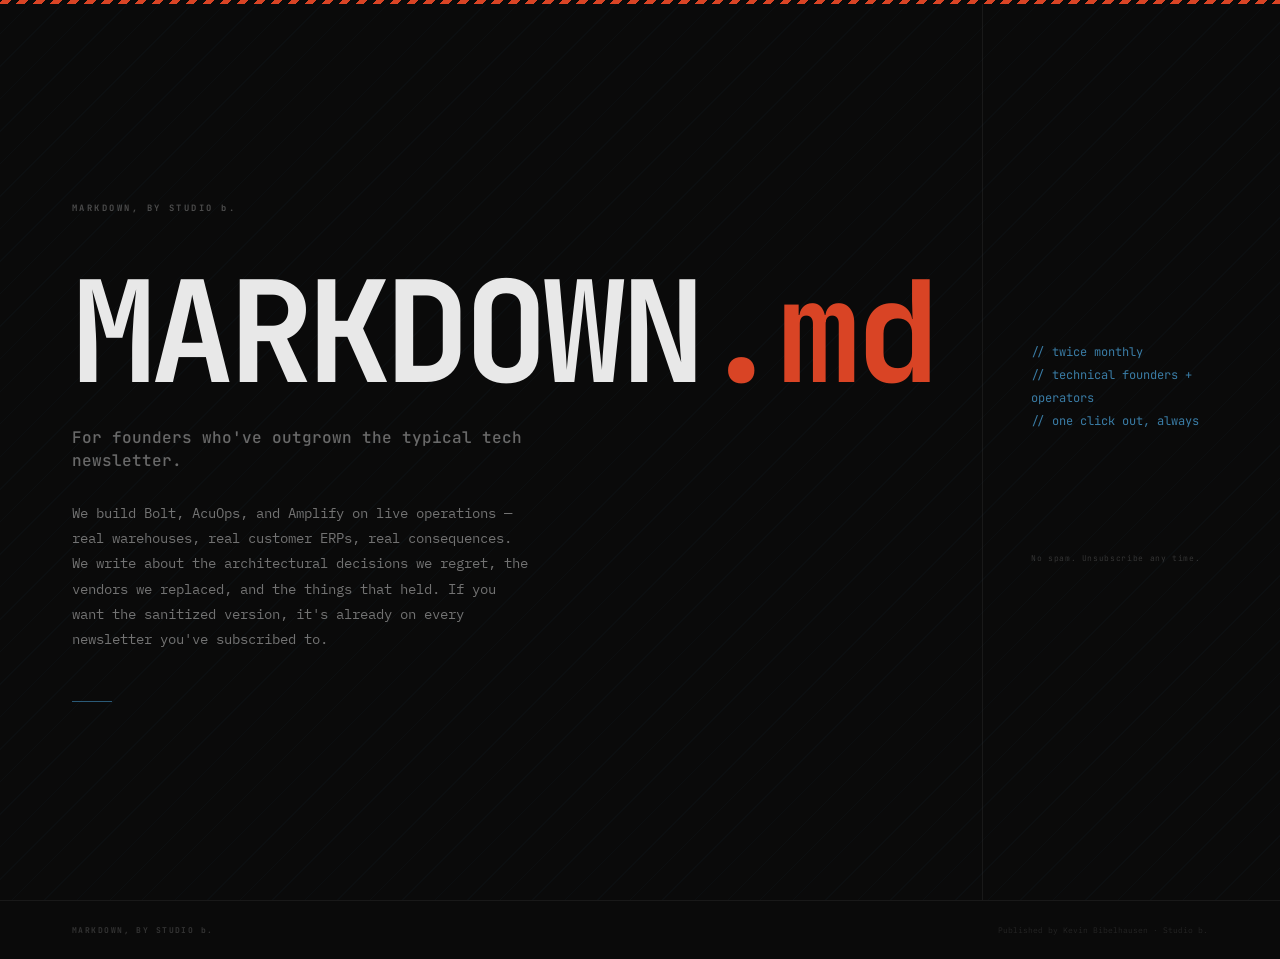
==== subscribe/index.html @ 0148174f "feat: launch Markdown subscribe page Custom GitHub Pages landing page for markdown.b.studio/subscrib" ====
<!DOCTYPE html>
<html lang="en">
<head>
  <meta charset="UTF-8" />
  <meta name="viewport" content="width=device-width, initial-scale=1.0" />
  <title>Markdown, by Studio b. — Subscribe</title>
  <meta name="description" content="For founders who've outgrown the typical tech newsletter. War stories from running Bolt, AcuOps, and Amplify on real operations.">
  <meta property="og:type" content="website">
  <meta property="og:site_name" content="Markdown, by Studio b.">
  <meta property="og:title" content="For founders who've outgrown the typical tech newsletter.">
  <meta property="og:description" content="We build Bolt, AcuOps, and Amplify on live operations — real warehouses, real customer ERPs, real consequences. We write about the architectural decisions we regret, the vendors we replaced, and the things that held.">
  <meta property="og:url" content="https://markdown.b.studio/subscribe">
  <meta name="twitter:card" content="summary_large_image">
  <link rel="preconnect" href="https://fonts.googleapis.com" />
  <link rel="preconnect" href="https://fonts.gstatic.com" crossorigin />
  <link href="https://fonts.googleapis.com/css2?family=JetBrains+Mono:wght@400;500;700&family=IBM+Plex+Mono:wght@400;500&display=swap" rel="stylesheet" />
  <style>
    *, *::before, *::after { box-sizing: border-box; margin: 0; padding: 0; }

    :root {
      --bg: #0A0A0A;
      --display: #E8E8E8;
      --body-text: #C8C8C8;
      --dim: rgba(200, 200, 200, 0.35);
      --very-dim: rgba(200, 200, 200, 0.08);
      --vermillion: #D94425;
      --process-blue: #3A7CA5;
      --process-blue-dim: rgba(58, 124, 165, 0.45);
    }

    html { height: 100%; }

    body {
      background: var(--bg);
      color: var(--body-text);
      font-family: 'IBM Plex Mono', monospace;
      min-height: 100vh;
      position: relative;
      overflow-x: hidden;
    }

    body::before {
      content: '';
      position: fixed;
      inset: 0;
      background-image: repeating-linear-gradient(
        -45deg,
        transparent 0,
        transparent 22px,
        rgba(58, 124, 165, 0.045) 22px,
        rgba(58, 124, 165, 0.045) 23px
      );
      animation: texture-drift 160s linear infinite;
      pointer-events: none;
      z-index: 0;
    }

    @keyframes texture-drift {
      from { background-position: 0 0; }
      to { background-position: 300px 300px; }
    }

    .stripe {
      height: 4px;
      background: repeating-linear-gradient(
        -45deg,
        var(--vermillion) 0,
        var(--vermillion) 6px,
        var(--bg) 6px,
        var(--bg) 12px
      );
      position: relative;
      z-index: 1;
    }

    .page {
      position: relative;
      z-index: 1;
      display: grid;
      grid-template-columns: 65fr 35fr;
      min-height: calc(100vh - 4px);
    }

    .left {
      padding: 5rem 3rem 5rem 4.5rem;
      border-right: 1px solid var(--very-dim);
      display: flex;
      flex-direction: column;
      justify-content: center;
    }

    .right {
      padding: 5rem 4.5rem 5rem 3rem;
      display: flex;
      flex-direction: column;
      justify-content: center;
    }

    .kicker {
      font-family: 'JetBrains Mono', monospace;
      font-size: 0.55rem;
      font-weight: 700;
      letter-spacing: 0.28em;
      text-transform: uppercase;
      color: var(--dim);
      margin-bottom: 3.5rem;
    }

    .headline-block {
      margin-bottom: 2rem;
      line-height: 0.88;
    }

    .hero-word {
      font-family: 'JetBrains Mono', monospace;
      font-weight: 700;
      font-size: clamp(5rem, 11vw, 9.5rem);
      letter-spacing: -0.04em;
      color: var(--display);
    }

    .hero-ext {
      color: var(--vermillion);
    }

    .hero-sub {
      font-family: 'JetBrains Mono', monospace;
      font-weight: 500;
      font-size: clamp(0.82rem, 1.3vw, 1rem);
      line-height: 1.45;
      color: rgba(200, 200, 200, 0.5);
      margin-bottom: 1.75rem;
      max-width: 480px;
    }

    .hero-body {
      font-family: 'IBM Plex Mono', monospace;
      font-size: 0.88rem;
      line-height: 1.8;
      color: rgba(200, 200, 200, 0.55);
      max-width: 460px;
    }

    .rule {
      width: 2.5rem;
      height: 1px;
      background: var(--process-blue);
      margin-top: 3rem;
      opacity: 0.7;
    }

    .form-comments {
      margin-bottom: 3rem;
    }

    .form-comment {
      font-family: 'JetBrains Mono', monospace;
      font-size: 0.75rem;
      color: var(--process-blue);
      line-height: 1.9;
    }

    .embed-wrap {
      margin-bottom: 1rem;
    }

    .form-note {
      font-family: 'JetBrains Mono', monospace;
      font-size: 0.5rem;
      color: rgba(200, 200, 200, 0.22);
      letter-spacing: 0.08em;
    }

    .footer {
      position: relative;
      z-index: 1;
      padding: 1.5rem 4.5rem;
      border-top: 1px solid var(--very-dim);
      display: flex;
      justify-content: space-between;
      align-items: center;
    }

    .footer-mark {
      font-family: 'JetBrains Mono', monospace;
      font-size: 0.5rem;
      font-weight: 700;
      letter-spacing: 0.18em;
      text-transform: uppercase;
      color: rgba(200, 200, 200, 0.22);
    }

    .footer-attr {
      font-family: 'IBM Plex Mono', monospace;
      font-size: 0.5rem;
      color: rgba(200, 200, 200, 0.14);
    }

    .brand-b { text-transform: none; }

    @media (max-width: 768px) {
      .page { grid-template-columns: 1fr; }
      .left {
        padding: 3.5rem 1.75rem 3rem;
        border-right: none;
        border-bottom: 1px solid var(--very-dim);
      }
      .right { padding: 3rem 1.75rem 4rem; }
      .footer {
        padding: 1.5rem 1.75rem;
        flex-direction: column;
        gap: 0.5rem;
        align-items: flex-start;
      }
    }
  </style>
</head>
<body>
  <div class="stripe"></div>

  <div class="page">
    <div class="left">
      <div class="kicker">Markdown, by Studio <span class="brand-b">b.</span></div>

      <div class="headline-block">
        <span class="hero-word">MARKDOWN<span class="hero-ext">.md</span></span>
      </div>

      <p class="hero-sub">For founders who've outgrown the typical tech newsletter.</p>

      <p class="hero-body">
        We build Bolt, AcuOps, and Amplify on live operations — real warehouses,
        real customer ERPs, real consequences. We write about the architectural
        decisions we regret, the vendors we replaced, and the things that held.
        If you want the sanitized version, it's already on every newsletter
        you've subscribed to.
      </p>

      <div class="rule"></div>
    </div>

    <div class="right">
      <div class="form-comments">
        <div class="form-comment">// twice monthly</div>
        <div class="form-comment">// technical founders + operators</div>
        <div class="form-comment">// one click out, always</div>
      </div>

      <div class="embed-wrap">
        <iframe src="https://embeds.beehiiv.com/pub_4e58019b-916a-42ec-94bd-99e35e601bde?slim=true" data-test-id="beehiiv-embed"
          height="52" frameborder="0" scrolling="no"
          style="margin: 0; border-radius: 0px !important; background-color: transparent; width: 100%;"></iframe>
      </div>
      <p class="form-note">No spam. Unsubscribe any time.</p>
    </div>
  </div>

  <footer class="footer">
    <span class="footer-mark">Markdown, by Studio <span class="brand-b">b.</span></span>
    <span class="footer-attr">Published by Kevin Bibelhausen · Studio <span class="brand-b">b.</span></span>
  </footer>
</body>
</html>
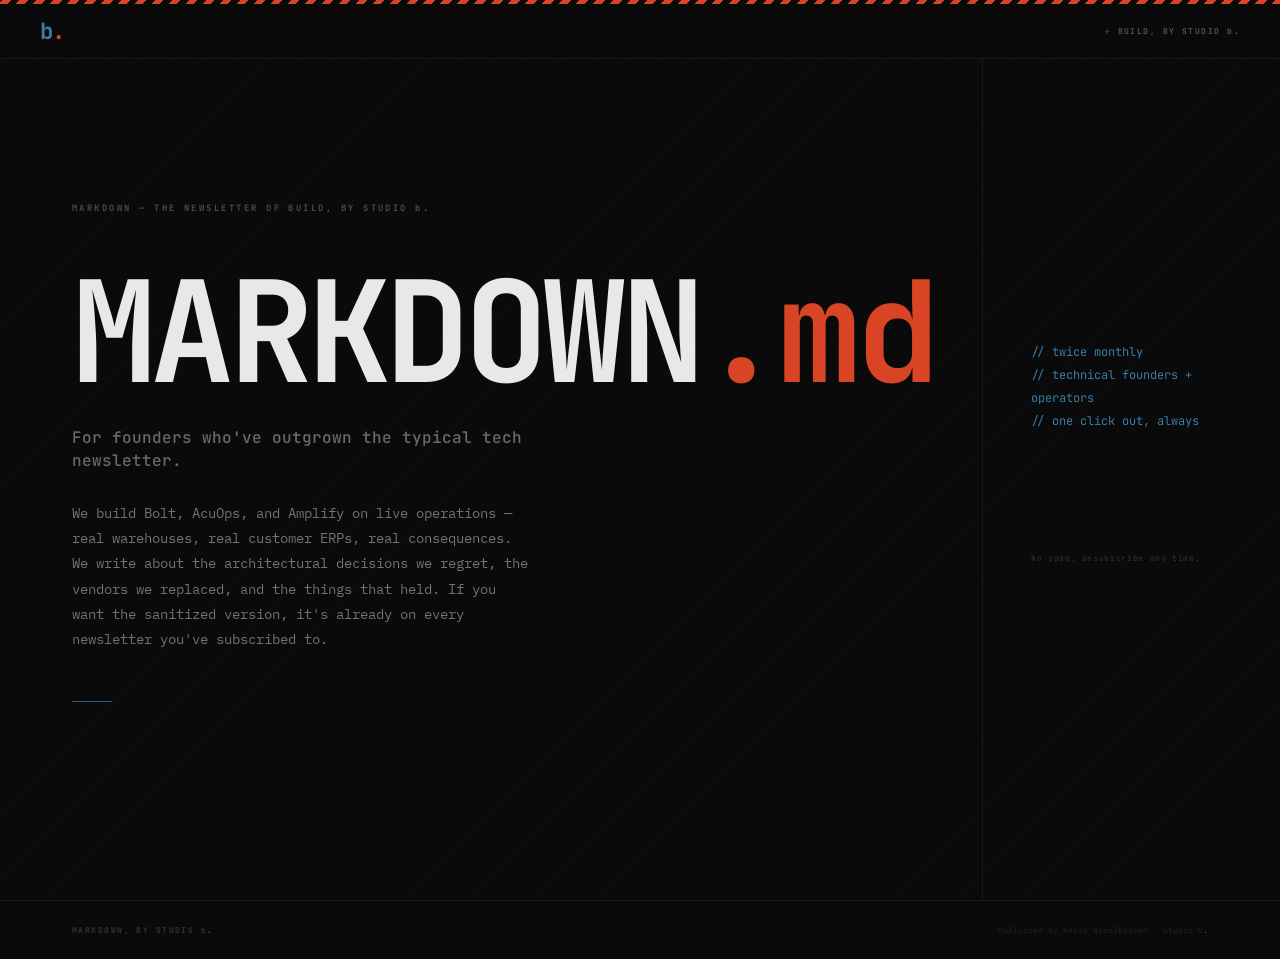
==== commit 8fc87a1a: "feat: homepage + division attribution + two-tone b. mark Replace redirect-only index with full Markd" ====
--- a/subscribe/index.html
+++ b/subscribe/index.html
@@ -197,6 +197,13 @@
     }
 
     .brand-b { text-transform: none; }
+    .brand-dot { color: var(--vermillion); }
+
+    .nav { position: fixed; top: 4px; left: 0; right: 0; z-index: 10; padding: 1rem 2.5rem; display: flex; justify-content: space-between; align-items: center; background: rgba(10,10,10,0.7); backdrop-filter: blur(8px); -webkit-backdrop-filter: blur(8px); border-bottom: 1px solid var(--very-dim); }
+    .bmark { font-family: 'JetBrains Mono', monospace; font-weight: 700; font-size: 1.4rem; color: var(--process-blue); text-decoration: none; letter-spacing: -0.04em; line-height: 1; }
+    .bmark .dot { color: var(--vermillion); }
+    .nav-link { font-family: 'JetBrains Mono', monospace; font-size: 0.5rem; font-weight: 700; letter-spacing: 0.18em; text-transform: uppercase; color: rgba(200,200,200,0.4); text-decoration: none; transition: color 0.12s; }
+    .nav-link:hover { color: var(--process-blue); }
 
     @media (max-width: 768px) {
       .page { grid-template-columns: 1fr; }
@@ -217,10 +224,14 @@
 </head>
 <body>
   <div class="stripe"></div>
+  <nav class="nav">
+    <a href="/" class="bmark">b<span class="dot">.</span></a>
+    <a href="https://build.b.studio" class="nav-link">← Build, by Studio <span class="brand-b">b<span class="brand-dot">.</span></span></a>
+  </nav>
 
   <div class="page">
     <div class="left">
-      <div class="kicker">Markdown, by Studio <span class="brand-b">b.</span></div>
+      <div class="kicker">Markdown — the newsletter of Build, by Studio <span class="brand-b">b<span class="brand-dot">.</span></span></div>
 
       <div class="headline-block">
         <span class="hero-word">MARKDOWN<span class="hero-ext">.md</span></span>
@@ -256,8 +267,8 @@
   </div>
 
   <footer class="footer">
-    <span class="footer-mark">Markdown, by Studio <span class="brand-b">b.</span></span>
-    <span class="footer-attr">Published by Kevin Bibelhausen · Studio <span class="brand-b">b.</span></span>
+    <span class="footer-mark">Markdown, by Studio <span class="brand-b">b<span class="brand-dot">.</span></span></span>
+    <span class="footer-attr">Published by Kevin Bibelhausen · Studio <span class="brand-b">b<span class="brand-dot">.</span></span></span>
   </footer>
 </body>
 </html>
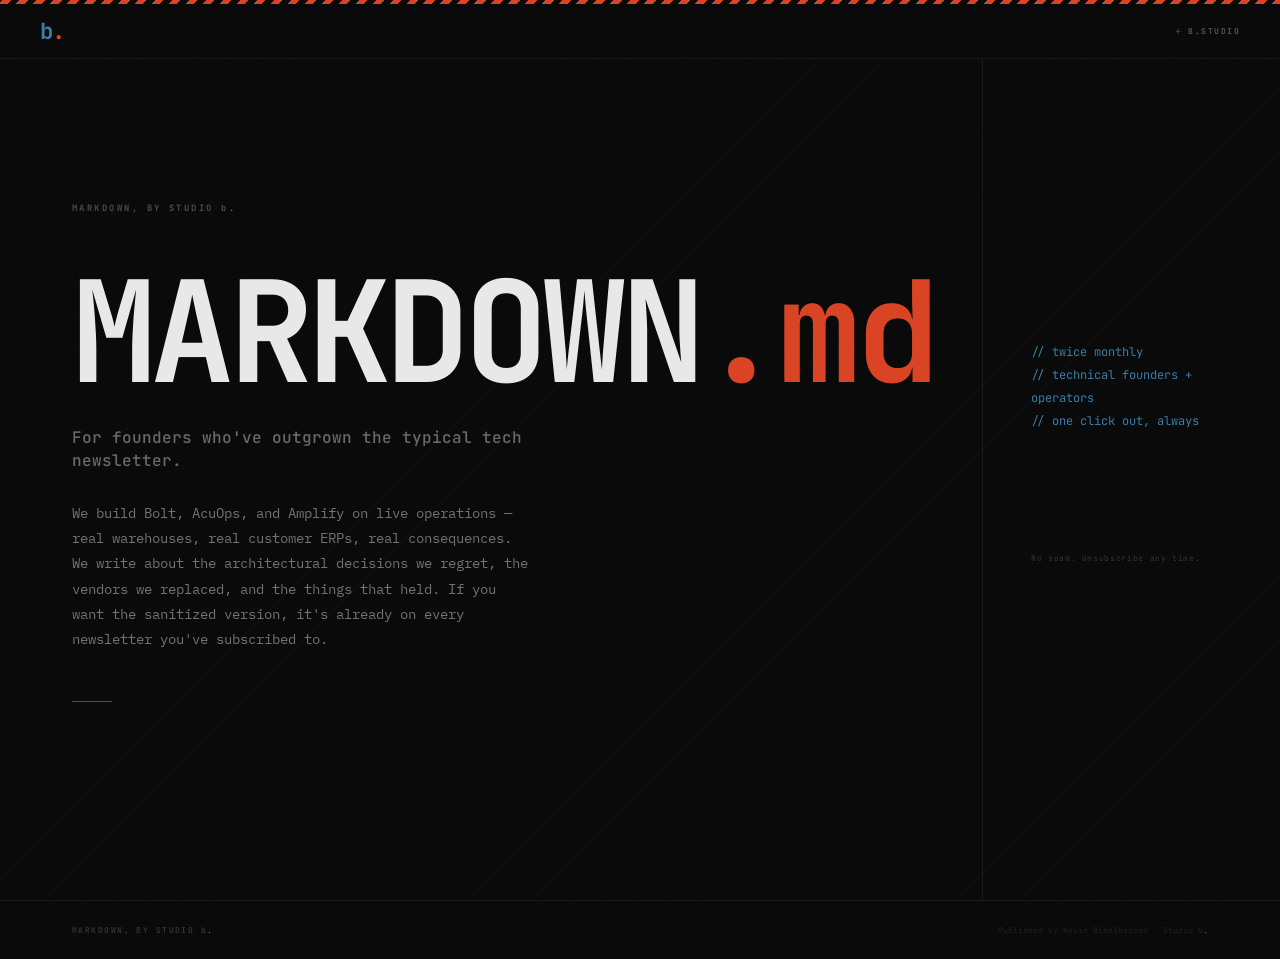
==== commit 09da8637: "refactor: drop division attribution, add 'what we ship' product list Newsletter brands are now the p" ====
--- a/subscribe/index.html
+++ b/subscribe/index.html
@@ -226,12 +226,12 @@
   <div class="stripe"></div>
   <nav class="nav">
     <a href="/" class="bmark">b<span class="dot">.</span></a>
-    <a href="https://build.b.studio" class="nav-link">← Build, by Studio <span class="brand-b">b<span class="brand-dot">.</span></span></a>
+    <a href="https://b.studio" class="nav-link">← b<span class="brand-dot">.</span>studio</a>
   </nav>
 
   <div class="page">
     <div class="left">
-      <div class="kicker">Markdown — the newsletter of Build, by Studio <span class="brand-b">b<span class="brand-dot">.</span></span></div>
+      <div class="kicker">Markdown, by Studio <span class="brand-b">b<span class="brand-dot">.</span></span></div>
 
       <div class="headline-block">
         <span class="hero-word">MARKDOWN<span class="hero-ext">.md</span></span>
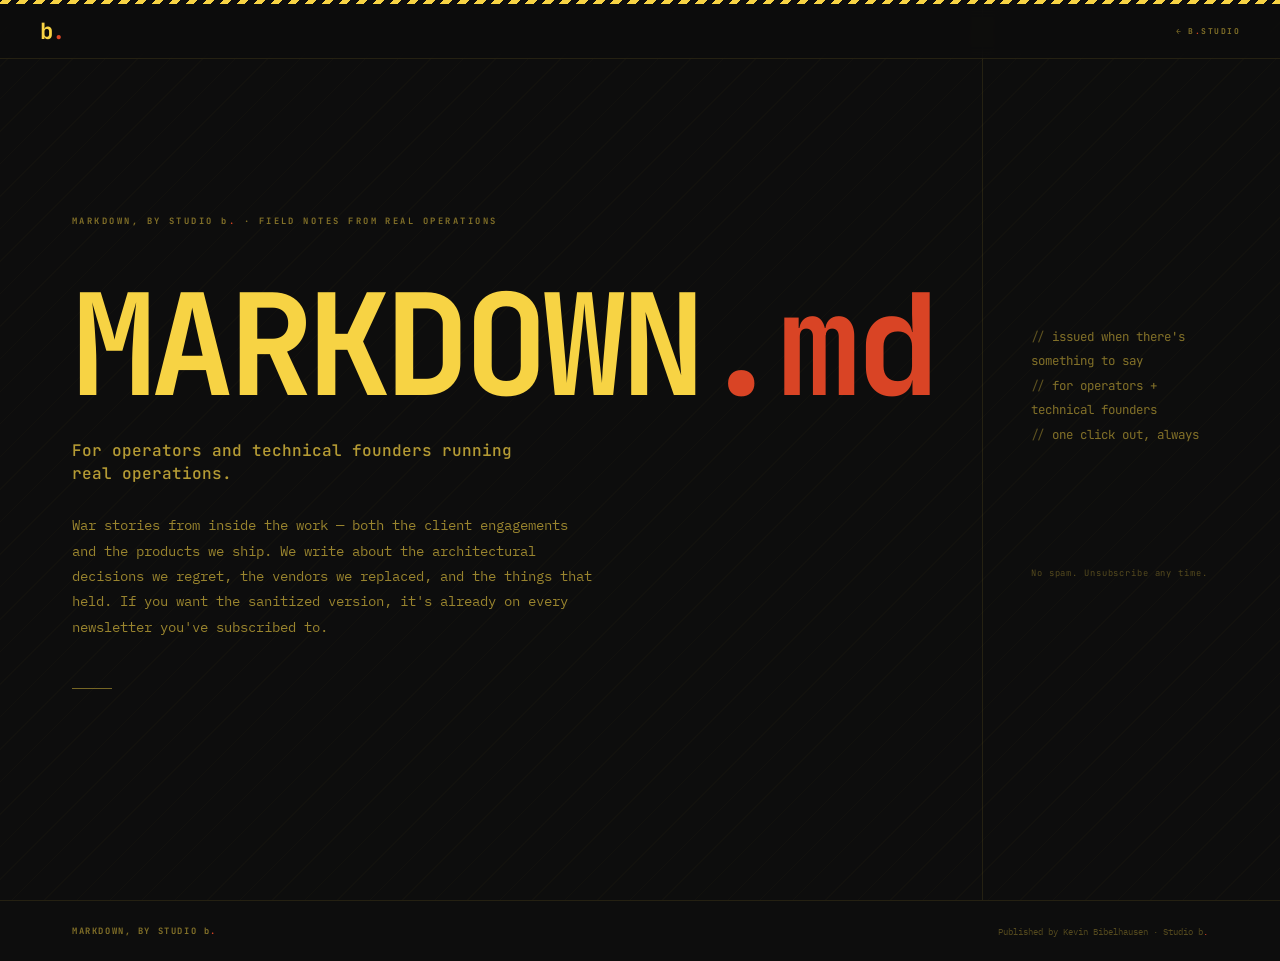
==== commit 15a4a48d: "feat: apply fused register (Ink/Yolk + terminal); broaden audience Markdown becomes the consolidated" ====
--- a/subscribe/index.html
+++ b/subscribe/index.html
@@ -4,11 +4,11 @@
   <meta charset="UTF-8" />
   <meta name="viewport" content="width=device-width, initial-scale=1.0" />
   <title>Markdown, by Studio b. — Subscribe</title>
-  <meta name="description" content="For founders who've outgrown the typical tech newsletter. War stories from running Bolt, AcuOps, and Amplify on real operations.">
+  <meta name="description" content="A newsletter for operators and technical founders. War stories from the client work and the products we ship — Bolt, AcuOps, and Amplify.">
   <meta property="og:type" content="website">
   <meta property="og:site_name" content="Markdown, by Studio b.">
-  <meta property="og:title" content="For founders who've outgrown the typical tech newsletter.">
-  <meta property="og:description" content="We build Bolt, AcuOps, and Amplify on live operations — real warehouses, real customer ERPs, real consequences. We write about the architectural decisions we regret, the vendors we replaced, and the things that held.">
+  <meta property="og:title" content="Field notes from real operations.">
+  <meta property="og:description" content="A newsletter for operators and technical founders. War stories from the client work and the products we ship.">
   <meta property="og:url" content="https://markdown.b.studio/subscribe">
   <meta name="twitter:card" content="summary_large_image">
   <link rel="preconnect" href="https://fonts.googleapis.com" />
@@ -18,207 +18,62 @@
     *, *::before, *::after { box-sizing: border-box; margin: 0; padding: 0; }
 
     :root {
-      --bg: #0A0A0A;
-      --display: #E8E8E8;
-      --body-text: #C8C8C8;
-      --dim: rgba(200, 200, 200, 0.35);
-      --very-dim: rgba(200, 200, 200, 0.08);
+      --yolk: #F7D344;
+      --ink: #0D0D0D;
+      --paper: #F4F1EB;
       --vermillion: #D94425;
-      --process-blue: #3A7CA5;
-      --process-blue-dim: rgba(58, 124, 165, 0.45);
+      --yolk-dim: rgba(247, 211, 68, 0.5);
+      --yolk-very-dim: rgba(247, 211, 68, 0.18);
+      --yolk-text: rgba(247, 211, 68, 0.72);
+      --rule: rgba(247, 211, 68, 0.1);
     }
 
     html { height: 100%; }
+    body { background: var(--ink); color: var(--yolk-text); font-family: 'IBM Plex Mono', monospace; min-height: 100vh; position: relative; overflow-x: hidden; }
+    body::before { content: ''; position: fixed; inset: 0; background-image: repeating-linear-gradient(-45deg, transparent 0, transparent 22px, rgba(247,211,68,0.025) 22px, rgba(247,211,68,0.025) 23px); pointer-events: none; z-index: 0; }
 
-    body {
-      background: var(--bg);
-      color: var(--body-text);
-      font-family: 'IBM Plex Mono', monospace;
-      min-height: 100vh;
-      position: relative;
-      overflow-x: hidden;
-    }
+    .stripe { height: 4px; background: repeating-linear-gradient(-45deg, var(--yolk) 0, var(--yolk) 6px, var(--ink) 6px, var(--ink) 12px); position: relative; z-index: 1; }
 
-    body::before {
-      content: '';
-      position: fixed;
-      inset: 0;
-      background-image: repeating-linear-gradient(
-        -45deg,
-        transparent 0,
-        transparent 22px,
-        rgba(58, 124, 165, 0.045) 22px,
-        rgba(58, 124, 165, 0.045) 23px
-      );
-      animation: texture-drift 160s linear infinite;
-      pointer-events: none;
-      z-index: 0;
-    }
-
-    @keyframes texture-drift {
-      from { background-position: 0 0; }
-      to { background-position: 300px 300px; }
-    }
-
-    .stripe {
-      height: 4px;
-      background: repeating-linear-gradient(
-        -45deg,
-        var(--vermillion) 0,
-        var(--vermillion) 6px,
-        var(--bg) 6px,
-        var(--bg) 12px
-      );
-      position: relative;
-      z-index: 1;
-    }
-
-    .page {
-      position: relative;
-      z-index: 1;
-      display: grid;
-      grid-template-columns: 65fr 35fr;
-      min-height: calc(100vh - 4px);
-    }
-
-    .left {
-      padding: 5rem 3rem 5rem 4.5rem;
-      border-right: 1px solid var(--very-dim);
-      display: flex;
-      flex-direction: column;
-      justify-content: center;
-    }
-
-    .right {
-      padding: 5rem 4.5rem 5rem 3rem;
-      display: flex;
-      flex-direction: column;
-      justify-content: center;
-    }
-
-    .kicker {
-      font-family: 'JetBrains Mono', monospace;
-      font-size: 0.55rem;
-      font-weight: 700;
-      letter-spacing: 0.28em;
-      text-transform: uppercase;
-      color: var(--dim);
-      margin-bottom: 3.5rem;
-    }
-
-    .headline-block {
-      margin-bottom: 2rem;
-      line-height: 0.88;
-    }
-
-    .hero-word {
-      font-family: 'JetBrains Mono', monospace;
-      font-weight: 700;
-      font-size: clamp(5rem, 11vw, 9.5rem);
-      letter-spacing: -0.04em;
-      color: var(--display);
-    }
-
-    .hero-ext {
-      color: var(--vermillion);
-    }
-
-    .hero-sub {
-      font-family: 'JetBrains Mono', monospace;
-      font-weight: 500;
-      font-size: clamp(0.82rem, 1.3vw, 1rem);
-      line-height: 1.45;
-      color: rgba(200, 200, 200, 0.5);
-      margin-bottom: 1.75rem;
-      max-width: 480px;
-    }
-
-    .hero-body {
-      font-family: 'IBM Plex Mono', monospace;
-      font-size: 0.88rem;
-      line-height: 1.8;
-      color: rgba(200, 200, 200, 0.55);
-      max-width: 460px;
-    }
-
-    .rule {
-      width: 2.5rem;
-      height: 1px;
-      background: var(--process-blue);
-      margin-top: 3rem;
-      opacity: 0.7;
-    }
-
-    .form-comments {
-      margin-bottom: 3rem;
-    }
-
-    .form-comment {
-      font-family: 'JetBrains Mono', monospace;
-      font-size: 0.75rem;
-      color: var(--process-blue);
-      line-height: 1.9;
-    }
-
-    .embed-wrap {
-      margin-bottom: 1rem;
-    }
-
-    .form-note {
-      font-family: 'JetBrains Mono', monospace;
-      font-size: 0.5rem;
-      color: rgba(200, 200, 200, 0.22);
-      letter-spacing: 0.08em;
-    }
-
-    .footer {
-      position: relative;
-      z-index: 1;
-      padding: 1.5rem 4.5rem;
-      border-top: 1px solid var(--very-dim);
-      display: flex;
-      justify-content: space-between;
-      align-items: center;
-    }
-
-    .footer-mark {
-      font-family: 'JetBrains Mono', monospace;
-      font-size: 0.5rem;
-      font-weight: 700;
-      letter-spacing: 0.18em;
-      text-transform: uppercase;
-      color: rgba(200, 200, 200, 0.22);
-    }
-
-    .footer-attr {
-      font-family: 'IBM Plex Mono', monospace;
-      font-size: 0.5rem;
-      color: rgba(200, 200, 200, 0.14);
-    }
-
+    .nav { position: fixed; top: 4px; left: 0; right: 0; z-index: 10; padding: 1rem 2.5rem; display: flex; justify-content: space-between; align-items: center; background: rgba(13,13,13,0.7); backdrop-filter: blur(8px); -webkit-backdrop-filter: blur(8px); border-bottom: 1px solid var(--rule); }
+    .bmark { font-family: 'JetBrains Mono', monospace; font-weight: 700; font-size: 1.4rem; color: var(--yolk); text-decoration: none; letter-spacing: -0.04em; line-height: 1; }
+    .bmark .dot { color: var(--vermillion); }
+    .nav-link { font-family: 'JetBrains Mono', monospace; font-size: 0.5rem; font-weight: 700; letter-spacing: 0.18em; text-transform: uppercase; color: var(--yolk-dim); text-decoration: none; transition: color 0.12s; }
+    .nav-link:hover { color: var(--yolk); }
     .brand-b { text-transform: none; }
     .brand-dot { color: var(--vermillion); }
 
-    .nav { position: fixed; top: 4px; left: 0; right: 0; z-index: 10; padding: 1rem 2.5rem; display: flex; justify-content: space-between; align-items: center; background: rgba(10,10,10,0.7); backdrop-filter: blur(8px); -webkit-backdrop-filter: blur(8px); border-bottom: 1px solid var(--very-dim); }
-    .bmark { font-family: 'JetBrains Mono', monospace; font-weight: 700; font-size: 1.4rem; color: var(--process-blue); text-decoration: none; letter-spacing: -0.04em; line-height: 1; }
-    .bmark .dot { color: var(--vermillion); }
-    .nav-link { font-family: 'JetBrains Mono', monospace; font-size: 0.5rem; font-weight: 700; letter-spacing: 0.18em; text-transform: uppercase; color: rgba(200,200,200,0.4); text-decoration: none; transition: color 0.12s; }
-    .nav-link:hover { color: var(--process-blue); }
+    .page { position: relative; z-index: 1; display: grid; grid-template-columns: 65fr 35fr; min-height: calc(100vh - 4px); }
+    .left { padding: 5rem 3rem 5rem 4.5rem; border-right: 1px solid var(--rule); display: flex; flex-direction: column; justify-content: center; }
+    .right { padding: 5rem 4.5rem 5rem 3rem; display: flex; flex-direction: column; justify-content: center; }
+
+    .kicker { font-family: 'JetBrains Mono', monospace; font-size: 0.55rem; font-weight: 700; letter-spacing: 0.28em; text-transform: uppercase; color: var(--yolk-dim); margin-bottom: 3.5rem; }
+
+    .headline-block { margin-bottom: 2rem; line-height: 0.88; }
+    .hero-word { font-family: 'JetBrains Mono', monospace; font-weight: 700; font-size: clamp(5rem, 11vw, 9.5rem); letter-spacing: -0.04em; color: var(--yolk); }
+    .hero-ext { color: var(--vermillion); }
+
+    .hero-sub { font-family: 'JetBrains Mono', monospace; font-weight: 500; font-size: clamp(0.82rem, 1.3vw, 1rem); line-height: 1.45; color: var(--yolk-text); margin-bottom: 1.75rem; max-width: 480px; }
+    .hero-body { font-family: 'IBM Plex Mono', monospace; font-size: 0.88rem; line-height: 1.8; color: rgba(247,211,68,0.6); max-width: 520px; }
+
+    .rule { width: 2.5rem; height: 1px; background: var(--yolk); margin-top: 3rem; opacity: 0.45; }
+
+    .form-comments { margin-bottom: 3rem; }
+    .form-comment { font-family: 'JetBrains Mono', monospace; font-size: 0.78rem; color: var(--yolk-dim); line-height: 1.95; }
+    .form-comment .syntax { color: rgba(247,211,68,0.35); }
+
+    .embed-wrap { margin-bottom: 1rem; }
+    .form-note { font-family: 'JetBrains Mono', monospace; font-size: 0.55rem; color: rgba(247,211,68,0.3); letter-spacing: 0.1em; }
+
+    .footer { position: relative; z-index: 1; padding: 1.5rem 4.5rem; border-top: 1px solid var(--rule); display: flex; justify-content: space-between; align-items: center; }
+    .footer-mark { font-family: 'JetBrains Mono', monospace; font-size: 0.55rem; font-weight: 700; letter-spacing: 0.18em; text-transform: uppercase; color: var(--yolk-dim); }
+    .footer-attr { font-family: 'IBM Plex Mono', monospace; font-size: 0.55rem; color: rgba(247,211,68,0.3); }
 
     @media (max-width: 768px) {
+      .nav { padding: 0.75rem 1.25rem; }
       .page { grid-template-columns: 1fr; }
-      .left {
-        padding: 3.5rem 1.75rem 3rem;
-        border-right: none;
-        border-bottom: 1px solid var(--very-dim);
-      }
+      .left { padding: 3.5rem 1.75rem 3rem; border-right: none; border-bottom: 1px solid var(--rule); }
       .right { padding: 3rem 1.75rem 4rem; }
-      .footer {
-        padding: 1.5rem 1.75rem;
-        flex-direction: column;
-        gap: 0.5rem;
-        align-items: flex-start;
-      }
+      .footer { padding: 1.5rem; flex-direction: column; gap: 0.5rem; align-items: flex-start; }
     }
   </style>
 </head>
@@ -231,18 +86,18 @@
 
   <div class="page">
     <div class="left">
-      <div class="kicker">Markdown, by Studio <span class="brand-b">b<span class="brand-dot">.</span></span></div>
+      <div class="kicker">Markdown, by Studio <span class="brand-b">b<span class="brand-dot">.</span></span> · Field notes from real operations</div>
 
       <div class="headline-block">
         <span class="hero-word">MARKDOWN<span class="hero-ext">.md</span></span>
       </div>
 
-      <p class="hero-sub">For founders who've outgrown the typical tech newsletter.</p>
+      <p class="hero-sub">For operators and technical founders running real operations.</p>
 
       <p class="hero-body">
-        We build Bolt, AcuOps, and Amplify on live operations — real warehouses,
-        real customer ERPs, real consequences. We write about the architectural
-        decisions we regret, the vendors we replaced, and the things that held.
+        War stories from inside the work — both the client engagements and
+        the products we ship. We write about the architectural decisions
+        we regret, the vendors we replaced, and the things that held.
         If you want the sanitized version, it's already on every newsletter
         you've subscribed to.
       </p>
@@ -252,15 +107,13 @@
 
     <div class="right">
       <div class="form-comments">
-        <div class="form-comment">// twice monthly</div>
-        <div class="form-comment">// technical founders + operators</div>
-        <div class="form-comment">// one click out, always</div>
+        <div class="form-comment"><span class="syntax">//</span> issued when there's something to say</div>
+        <div class="form-comment"><span class="syntax">//</span> for operators + technical founders</div>
+        <div class="form-comment"><span class="syntax">//</span> one click out, always</div>
       </div>
 
       <div class="embed-wrap">
-        <iframe src="https://embeds.beehiiv.com/pub_4e58019b-916a-42ec-94bd-99e35e601bde?slim=true" data-test-id="beehiiv-embed"
-          height="52" frameborder="0" scrolling="no"
-          style="margin: 0; border-radius: 0px !important; background-color: transparent; width: 100%;"></iframe>
+        <iframe src="https://embeds.beehiiv.com/pub_4e58019b-916a-42ec-94bd-99e35e601bde?slim=true" data-test-id="beehiiv-embed" height="52" frameborder="0" scrolling="no" style="margin: 0; border-radius: 0px !important; background-color: transparent; width: 100%;"></iframe>
       </div>
       <p class="form-note">No spam. Unsubscribe any time.</p>
     </div>
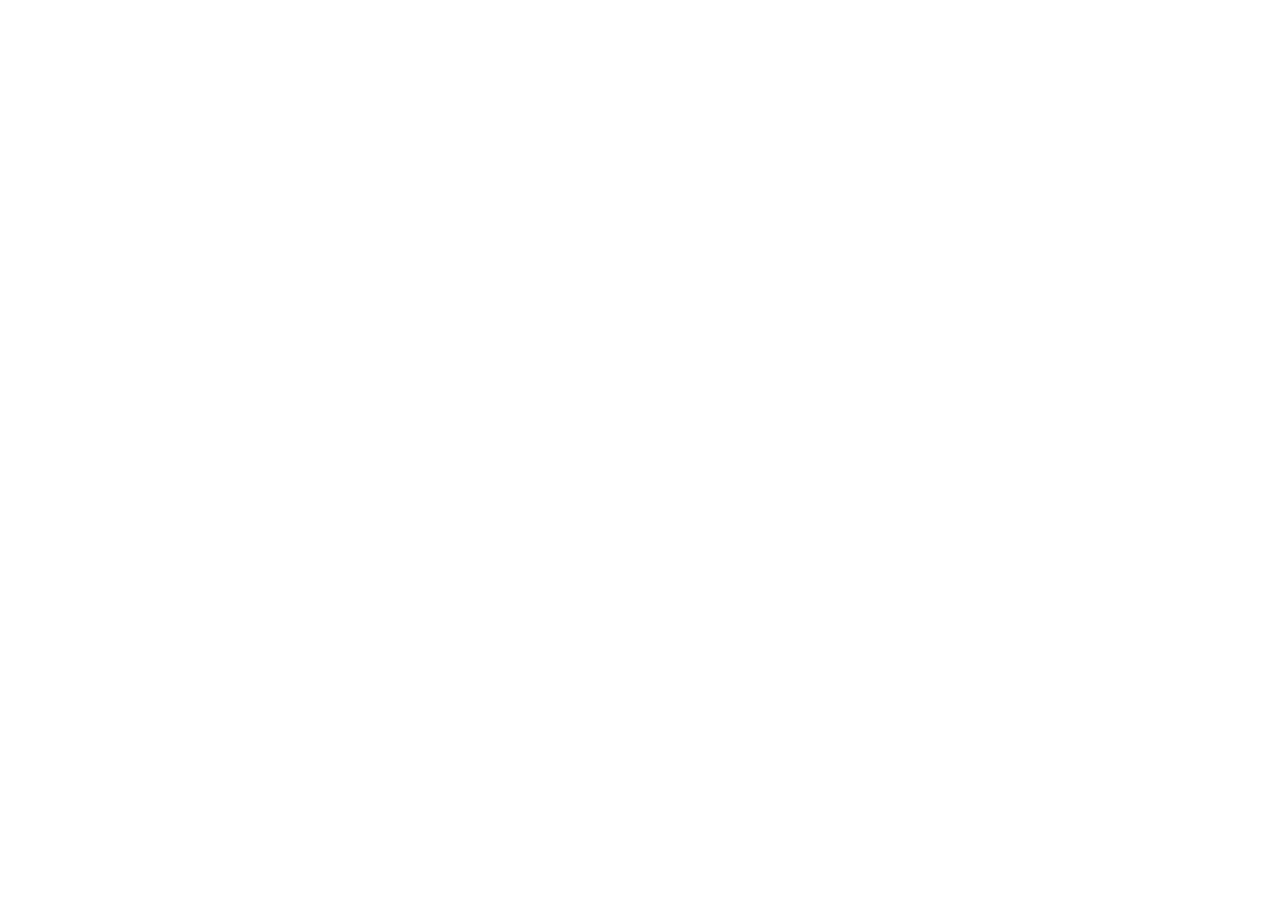
==== commit 3f1869cc: "retire /subscribe/ landing page → redirect to /#subscribe Standalone /subscribe/ page had drifted of" ====
--- a/subscribe/index.html
+++ b/subscribe/index.html
@@ -2,126 +2,13 @@
 <html lang="en">
 <head>
   <meta charset="UTF-8" />
-  <meta name="viewport" content="width=device-width, initial-scale=1.0" />
-  <title>Markdown, by Studio b. — Subscribe</title>
-  <meta name="description" content="A newsletter for operators and technical founders. War stories from the client work and the products we ship — Bolt, AcuOps, and Amplify.">
-  <meta property="og:type" content="website">
-  <meta property="og:site_name" content="Markdown, by Studio b.">
-  <meta property="og:title" content="Field notes from real operations.">
-  <meta property="og:description" content="A newsletter for operators and technical founders. War stories from the client work and the products we ship.">
-  <meta property="og:url" content="https://markdown.b.studio/subscribe">
-  <meta name="twitter:card" content="summary_large_image">
-  <link rel="preconnect" href="https://fonts.googleapis.com" />
-  <link rel="preconnect" href="https://fonts.gstatic.com" crossorigin />
-  <link href="https://fonts.googleapis.com/css2?family=JetBrains+Mono:wght@400;500;700&family=IBM+Plex+Mono:wght@400;500&display=swap" rel="stylesheet" />
-  <style>
-    *, *::before, *::after { box-sizing: border-box; margin: 0; padding: 0; }
-
-    :root {
-      --yolk: #F7D344;
-      --ink: #0D0D0D;
-      --paper: #F4F1EB;
-      --vermillion: #D94425;
-      --yolk-dim: rgba(247, 211, 68, 0.5);
-      --yolk-very-dim: rgba(247, 211, 68, 0.18);
-      --yolk-text: rgba(247, 211, 68, 0.72);
-      --rule: rgba(247, 211, 68, 0.1);
-    }
-
-    html { height: 100%; }
-    body { background: var(--ink); color: var(--yolk-text); font-family: 'IBM Plex Mono', monospace; min-height: 100vh; position: relative; overflow-x: hidden; }
-    body::before { content: ''; position: fixed; inset: 0; background-image: repeating-linear-gradient(-45deg, transparent 0, transparent 22px, rgba(247,211,68,0.025) 22px, rgba(247,211,68,0.025) 23px); pointer-events: none; z-index: 0; }
-
-    .stripe { height: 4px; background: repeating-linear-gradient(-45deg, var(--yolk) 0, var(--yolk) 6px, var(--ink) 6px, var(--ink) 12px); position: relative; z-index: 1; }
-
-    .nav { position: fixed; top: 4px; left: 0; right: 0; z-index: 10; padding: 1rem 2.5rem; display: flex; justify-content: space-between; align-items: center; background: rgba(13,13,13,0.7); backdrop-filter: blur(8px); -webkit-backdrop-filter: blur(8px); border-bottom: 1px solid var(--rule); }
-    .bmark { font-family: 'JetBrains Mono', monospace; font-weight: 700; font-size: 1.4rem; color: var(--yolk); text-decoration: none; letter-spacing: -0.04em; line-height: 1; }
-    .bmark .dot { color: var(--vermillion); }
-    .nav-link { font-family: 'JetBrains Mono', monospace; font-size: 0.5rem; font-weight: 700; letter-spacing: 0.18em; text-transform: uppercase; color: var(--yolk-dim); text-decoration: none; transition: color 0.12s; }
-    .nav-link:hover { color: var(--yolk); }
-    .brand-b { text-transform: none; }
-    .brand-dot { color: var(--vermillion); }
-
-    .page { position: relative; z-index: 1; display: grid; grid-template-columns: 65fr 35fr; min-height: calc(100vh - 4px); }
-    .left { padding: 5rem 3rem 5rem 4.5rem; border-right: 1px solid var(--rule); display: flex; flex-direction: column; justify-content: center; }
-    .right { padding: 5rem 4.5rem 5rem 3rem; display: flex; flex-direction: column; justify-content: center; }
-
-    .kicker { font-family: 'JetBrains Mono', monospace; font-size: 0.55rem; font-weight: 700; letter-spacing: 0.28em; text-transform: uppercase; color: var(--yolk-dim); margin-bottom: 3.5rem; }
-
-    .headline-block { margin-bottom: 2rem; line-height: 0.88; }
-    .hero-word { font-family: 'JetBrains Mono', monospace; font-weight: 700; font-size: clamp(5rem, 11vw, 9.5rem); letter-spacing: -0.04em; color: var(--yolk); }
-    .hero-ext { color: var(--vermillion); }
-
-    .hero-sub { font-family: 'JetBrains Mono', monospace; font-weight: 500; font-size: clamp(0.82rem, 1.3vw, 1rem); line-height: 1.45; color: var(--yolk-text); margin-bottom: 1.75rem; max-width: 480px; }
-    .hero-body { font-family: 'IBM Plex Mono', monospace; font-size: 0.88rem; line-height: 1.8; color: rgba(247,211,68,0.6); max-width: 520px; }
-
-    .rule { width: 2.5rem; height: 1px; background: var(--yolk); margin-top: 3rem; opacity: 0.45; }
-
-    .form-comments { margin-bottom: 3rem; }
-    .form-comment { font-family: 'JetBrains Mono', monospace; font-size: 0.78rem; color: var(--yolk-dim); line-height: 1.95; }
-    .form-comment .syntax { color: rgba(247,211,68,0.35); }
-
-    .embed-wrap { margin-bottom: 1rem; }
-    .form-note { font-family: 'JetBrains Mono', monospace; font-size: 0.55rem; color: rgba(247,211,68,0.3); letter-spacing: 0.1em; }
-
-    .footer { position: relative; z-index: 1; padding: 1.5rem 4.5rem; border-top: 1px solid var(--rule); display: flex; justify-content: space-between; align-items: center; }
-    .footer-mark { font-family: 'JetBrains Mono', monospace; font-size: 0.55rem; font-weight: 700; letter-spacing: 0.18em; text-transform: uppercase; color: var(--yolk-dim); }
-    .footer-attr { font-family: 'IBM Plex Mono', monospace; font-size: 0.55rem; color: rgba(247,211,68,0.3); }
-
-    @media (max-width: 768px) {
-      .nav { padding: 0.75rem 1.25rem; }
-      .page { grid-template-columns: 1fr; }
-      .left { padding: 3.5rem 1.75rem 3rem; border-right: none; border-bottom: 1px solid var(--rule); }
-      .right { padding: 3rem 1.75rem 4rem; }
-      .footer { padding: 1.5rem; flex-direction: column; gap: 0.5rem; align-items: flex-start; }
-    }
-  </style>
+  <title>Subscribe — Markdown, by Studio b.</title>
+  <link rel="canonical" href="https://markdown.b.studio/#subscribe" />
+  <meta http-equiv="refresh" content="0; url=https://markdown.b.studio/#subscribe" />
+  <meta name="robots" content="noindex" />
+  <script>window.location.replace('https://markdown.b.studio/#subscribe');</script>
 </head>
 <body>
-  <div class="stripe"></div>
-  <nav class="nav">
-    <a href="/" class="bmark">b<span class="dot">.</span></a>
-    <a href="https://b.studio" class="nav-link">← b<span class="brand-dot">.</span>studio</a>
-  </nav>
-
-  <div class="page">
-    <div class="left">
-      <div class="kicker">Markdown, by Studio <span class="brand-b">b<span class="brand-dot">.</span></span> · Field notes from real operations</div>
-
-      <div class="headline-block">
-        <span class="hero-word">MARKDOWN<span class="hero-ext">.md</span></span>
-      </div>
-
-      <p class="hero-sub">For operators and technical founders running real operations.</p>
-
-      <p class="hero-body">
-        War stories from inside the work — both the client engagements and
-        the products we ship. We write about the architectural decisions
-        we regret, the vendors we replaced, and the things that held.
-        If you want the sanitized version, it's already on every newsletter
-        you've subscribed to.
-      </p>
-
-      <div class="rule"></div>
-    </div>
-
-    <div class="right">
-      <div class="form-comments">
-        <div class="form-comment"><span class="syntax">//</span> issued when there's something to say</div>
-        <div class="form-comment"><span class="syntax">//</span> for operators + technical founders</div>
-        <div class="form-comment"><span class="syntax">//</span> one click out, always</div>
-      </div>
-
-      <div class="embed-wrap">
-        <iframe src="https://embeds.beehiiv.com/pub_4e58019b-916a-42ec-94bd-99e35e601bde?slim=true" data-test-id="beehiiv-embed" height="52" frameborder="0" scrolling="no" style="margin: 0; border-radius: 0px !important; background-color: transparent; width: 100%;"></iframe>
-      </div>
-      <p class="form-note">No spam. Unsubscribe any time.</p>
-    </div>
-  </div>
-
-  <footer class="footer">
-    <span class="footer-mark">Markdown, by Studio <span class="brand-b">b<span class="brand-dot">.</span></span></span>
-    <span class="footer-attr">Published by Kevin Bibelhausen · Studio <span class="brand-b">b<span class="brand-dot">.</span></span></span>
-  </footer>
+  <p>Redirecting to <a href="https://markdown.b.studio/#subscribe">markdown.b.studio</a>…</p>
 </body>
 </html>
